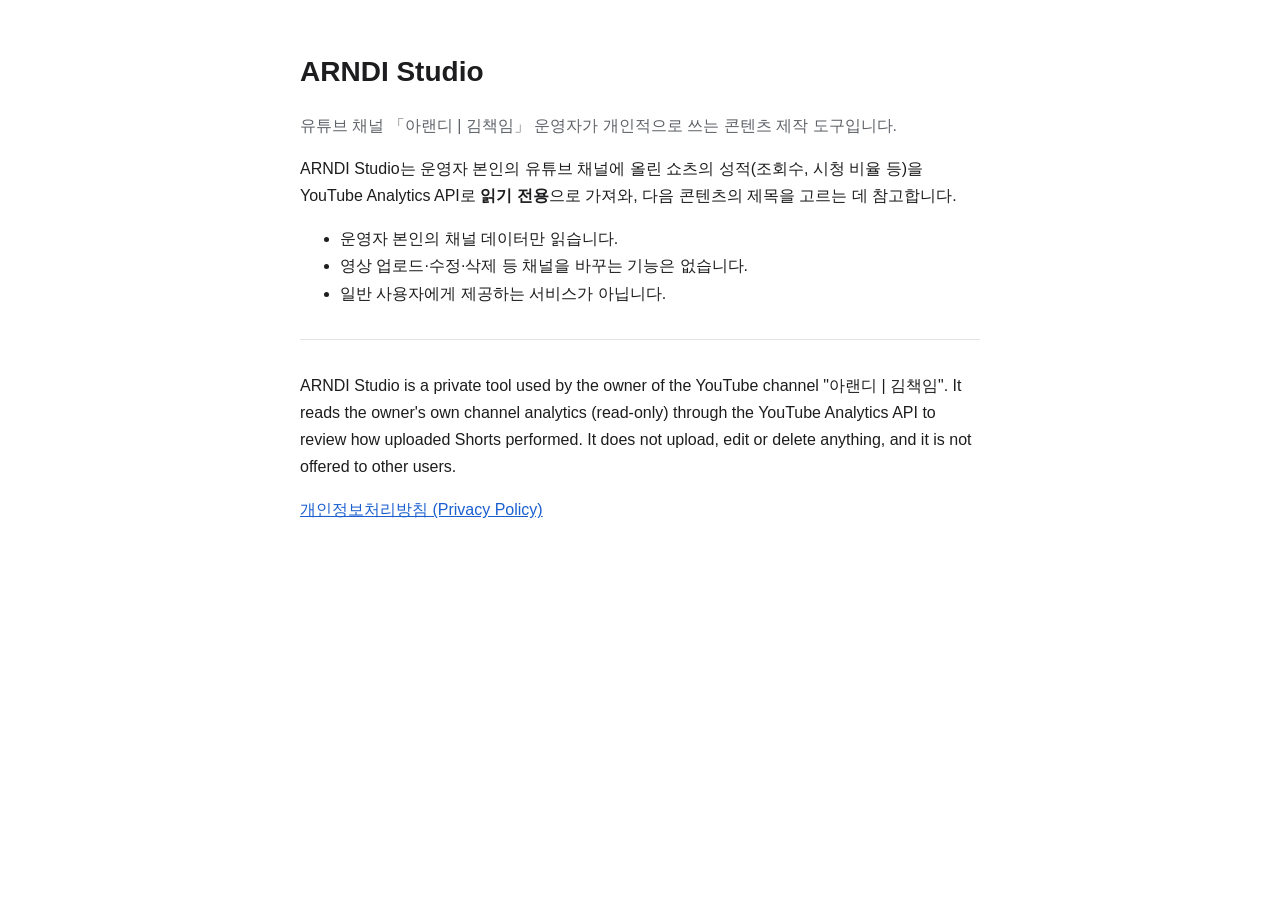
==== index.html @ 3b921f64 "Add files via upload" ====
<!doctype html>
<html lang="ko">
<head>
<meta charset="utf-8">
<meta name="viewport" content="width=device-width, initial-scale=1">
<title>ARNDI Studio</title>
<style>
  :root { --bg: #ffffff; --fg: #1d1d1f; --muted: #5f6368; --line: #e3e3e3; --link: #1a5fd0; }
  @media (prefers-color-scheme: dark) { :root { --bg: #151515; --fg: #ededed; --muted: #a0a0a0; --line: #2c2c2c; --link: #7aa7ff; } }
  body { margin: 0; background: var(--bg); color: var(--fg); font: 16px/1.7 -apple-system, "Segoe UI", "Malgun Gothic", sans-serif; }
  main { max-width: 680px; margin: 0 auto; padding: 48px 16px; }
  h1 { font-size: 28px; margin: 0 0 8px; }
  p, li { color: var(--fg); }
  .muted { color: var(--muted); }
  a { color: var(--link); }
  hr { border: 0; border-top: 1px solid var(--line); margin: 32px 0; }
</style>
</head>
<body>
<main>
  <h1>ARNDI Studio</h1>
  <p class="muted">유튜브 채널 「아랜디 | 김책임」 운영자가 개인적으로 쓰는 콘텐츠 제작 도구입니다.</p>

  <p>ARNDI Studio는 운영자 본인의 유튜브 채널에 올린 쇼츠의 성적(조회수, 시청 비율 등)을
  YouTube Analytics API로 <strong>읽기 전용</strong>으로 가져와, 다음 콘텐츠의 제목을 고르는 데 참고합니다.</p>
  <ul>
    <li>운영자 본인의 채널 데이터만 읽습니다.</li>
    <li>영상 업로드·수정·삭제 등 채널을 바꾸는 기능은 없습니다.</li>
    <li>일반 사용자에게 제공하는 서비스가 아닙니다.</li>
  </ul>

  <hr>
  <p>ARNDI Studio is a private tool used by the owner of the YouTube channel "아랜디 | 김책임".
  It reads the owner's own channel analytics (read-only) through the YouTube Analytics API to review how uploaded Shorts performed.
  It does not upload, edit or delete anything, and it is not offered to other users.</p>

  <p><a href="privacy.html">개인정보처리방침 (Privacy Policy)</a></p>
</main>
</body>
</html>
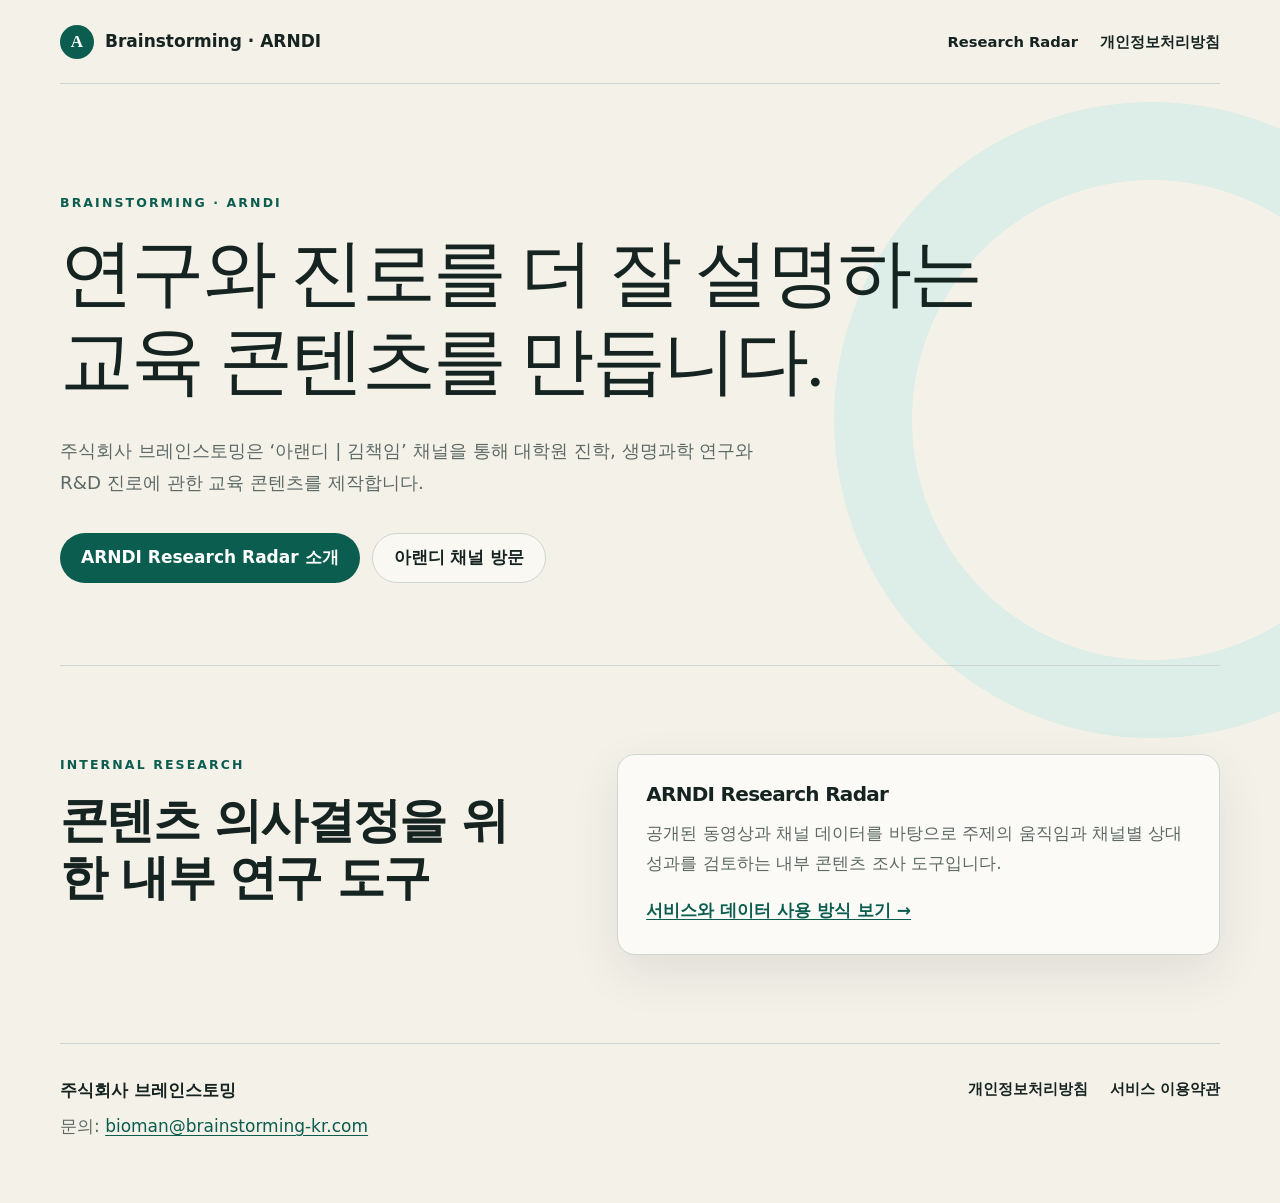
==== commit 82cab7df: "Publish ARNDI Research Radar compliance pages" ====
--- a/index.html
+++ b/index.html
@@ -1,40 +1,32 @@
 <!doctype html>
 <html lang="ko">
 <head>
-<meta charset="utf-8">
-<meta name="viewport" content="width=device-width, initial-scale=1">
-<title>ARNDI Studio</title>
-<style>
-  :root { --bg: #ffffff; --fg: #1d1d1f; --muted: #5f6368; --line: #e3e3e3; --link: #1a5fd0; }
-  @media (prefers-color-scheme: dark) { :root { --bg: #151515; --fg: #ededed; --muted: #a0a0a0; --line: #2c2c2c; --link: #7aa7ff; } }
-  body { margin: 0; background: var(--bg); color: var(--fg); font: 16px/1.7 -apple-system, "Segoe UI", "Malgun Gothic", sans-serif; }
-  main { max-width: 680px; margin: 0 auto; padding: 48px 16px; }
-  h1 { font-size: 28px; margin: 0 0 8px; }
-  p, li { color: var(--fg); }
-  .muted { color: var(--muted); }
-  a { color: var(--link); }
-  hr { border: 0; border-top: 1px solid var(--line); margin: 32px 0; }
-</style>
+  <meta charset="utf-8">
+  <meta name="viewport" content="width=device-width, initial-scale=1">
+  <meta name="description" content="주식회사 브레인스토밍의 ARNDI 콘텐츠 연구 도구 안내">
+  <title>Brainstorming · ARNDI</title>
+  <link rel="stylesheet" href="research-radar/styles.css">
 </head>
 <body>
-<main>
-  <h1>ARNDI Studio</h1>
-  <p class="muted">유튜브 채널 「아랜디 | 김책임」 운영자가 개인적으로 쓰는 콘텐츠 제작 도구입니다.</p>
-
-  <p>ARNDI Studio는 운영자 본인의 유튜브 채널에 올린 쇼츠의 성적(조회수, 시청 비율 등)을
-  YouTube Analytics API로 <strong>읽기 전용</strong>으로 가져와, 다음 콘텐츠의 제목을 고르는 데 참고합니다.</p>
-  <ul>
-    <li>운영자 본인의 채널 데이터만 읽습니다.</li>
-    <li>영상 업로드·수정·삭제 등 채널을 바꾸는 기능은 없습니다.</li>
-    <li>일반 사용자에게 제공하는 서비스가 아닙니다.</li>
-  </ul>
-
-  <hr>
-  <p>ARNDI Studio is a private tool used by the owner of the YouTube channel "아랜디 | 김책임".
-  It reads the owner's own channel analytics (read-only) through the YouTube Analytics API to review how uploaded Shorts performed.
-  It does not upload, edit or delete anything, and it is not offered to other users.</p>
-
-  <p><a href="privacy.html">개인정보처리방침 (Privacy Policy)</a></p>
-</main>
+  <header class="site-header">
+    <a class="brand" href="./" aria-label="Brainstorming ARNDI 홈"><span class="brand-mark">A</span><span>Brainstorming · ARNDI</span></a>
+    <nav aria-label="주요 메뉴"><a href="research-radar/">Research Radar</a><a href="research-radar/privacy.html">개인정보처리방침</a></nav>
+  </header>
+  <main>
+    <section class="hero compact-hero">
+      <p class="eyebrow">BRAINSTORMING · ARNDI</p>
+      <h1>연구와 진로를 더 잘 설명하는<br>교육 콘텐츠를 만듭니다.</h1>
+      <p class="hero-copy">주식회사 브레인스토밍은 ‘아랜디 | 김책임’ 채널을 통해 대학원 진학, 생명과학 연구와 R&amp;D 진로에 관한 교육 콘텐츠를 제작합니다.</p>
+      <div class="hero-actions"><a class="button primary" href="research-radar/">ARNDI Research Radar 소개</a><a class="button secondary" href="https://www.youtube.com/@ARNDI_Kim" target="_blank" rel="noopener">아랜디 채널 방문</a></div>
+    </section>
+    <section class="section grid-two" aria-labelledby="tools-title">
+      <div><p class="eyebrow">INTERNAL RESEARCH</p><h2 id="tools-title">콘텐츠 의사결정을 위한 내부 연구 도구</h2></div>
+      <div class="card"><h3>ARNDI Research Radar</h3><p>공개된 동영상과 채널 데이터를 바탕으로 주제의 움직임과 채널별 상대 성과를 검토하는 내부 콘텐츠 조사 도구입니다.</p><a class="text-link" href="research-radar/">서비스와 데이터 사용 방식 보기 →</a></div>
+    </section>
+  </main>
+  <footer>
+    <div><strong>주식회사 브레인스토밍</strong><p>문의: <a href="mailto:bioman@brainstorming-kr.com">bioman@brainstorming-kr.com</a></p></div>
+    <div class="footer-links"><a href="research-radar/privacy.html">개인정보처리방침</a><a href="research-radar/terms.html">서비스 이용약관</a></div>
+  </footer>
 </body>
 </html>
--- a/research-radar/styles.css
+++ b/research-radar/styles.css
@@ -0,0 +1,58 @@
+:root { --paper:#f4f1e9; --ink:#152321; --muted:#5c6965; --line:#cdd6d0; --panel:#fbfaf6; --green:#0b5d4f; --green-dark:#073f37; --mint:#dceee7; --coral:#ee6f51; --shadow:0 18px 50px rgba(21,35,33,.09); }
+* { box-sizing:border-box; }
+html { scroll-behavior:smooth; }
+body { margin:0; background:var(--paper); color:var(--ink); font-family:Pretendard,"Noto Sans KR","Apple SD Gothic Neo","Malgun Gothic",system-ui,sans-serif; font-size:17px; line-height:1.75; }
+a { color:var(--green); text-underline-offset:3px; }
+a:focus-visible { outline:3px solid var(--coral); outline-offset:4px; }
+.site-header, footer { width:min(1160px,calc(100% - 40px)); margin:0 auto; display:flex; align-items:center; justify-content:space-between; gap:24px; }
+.site-header { min-height:84px; border-bottom:1px solid var(--line); }
+.brand { display:inline-flex; align-items:center; gap:11px; color:var(--ink); font-weight:800; text-decoration:none; }
+.brand-mark { display:grid; place-items:center; width:34px; height:34px; border-radius:50%; background:var(--green); color:white; font-family:Georgia,serif; }
+nav,.footer-links { display:flex; flex-wrap:wrap; gap:22px; }
+nav a,.footer-links a { color:var(--ink); font-size:.92rem; font-weight:700; text-decoration:none; }
+main { overflow:hidden; }
+.hero,.section,.legal-wrap { width:min(1160px,calc(100% - 40px)); margin:0 auto; }
+.hero { padding:108px 0 96px; position:relative; }
+.hero::after { content:""; position:absolute; width:480px; height:480px; right:-250px; top:18px; border:78px solid var(--mint); border-radius:50%; z-index:-1; }
+.compact-hero { padding-bottom:82px; }
+.eyebrow { margin:0 0 16px; color:var(--green); font-weight:900; font-size:.78rem; letter-spacing:.17em; }
+h1,h2,h3 { line-height:1.18; letter-spacing:-.035em; }
+h1 { max-width:960px; margin:0; font-family:Georgia,"Noto Serif KR",serif; font-size:clamp(2.7rem,6vw,4.65rem); font-weight:500; }
+h2 { margin:0 0 20px; font-size:clamp(1.8rem,4vw,3rem); }
+h3 { margin:0 0 12px; font-size:1.25rem; }
+.hero-copy { max-width:720px; margin:30px 0 0; color:var(--muted); font-size:1.14rem; }
+.hero-actions { display:flex; flex-wrap:wrap; gap:12px; margin-top:34px; }
+.hero-source { display:flex; align-items:center; gap:14px; width:fit-content; margin-top:34px; padding:12px 16px; background:rgba(255,255,255,.72); border:1px solid var(--line); border-radius:12px; }
+.hero-source span { color:var(--muted); font-size:.82rem; font-weight:700; }
+.hero-source img { display:block; width:142px; height:auto; }
+.button { display:inline-flex; align-items:center; min-height:50px; padding:0 21px; border-radius:999px; font-weight:800; text-decoration:none; }
+.button.primary { background:var(--green); color:#fff; }
+.button.secondary { border:1px solid var(--line); background:rgba(255,255,255,.45); color:var(--ink); }
+.section { padding:88px 0; border-top:1px solid var(--line); }
+.grid-two { display:grid; grid-template-columns:.86fr 1.14fr; gap:clamp(36px,8vw,110px); align-items:start; }
+.card-grid { display:grid; grid-template-columns:repeat(3,1fr); gap:16px; }
+.card { padding:28px; background:var(--panel); border:1px solid var(--line); border-radius:18px; box-shadow:var(--shadow); }
+.card p { margin:0 0 18px; color:var(--muted); }
+.number { display:inline-block; margin-bottom:30px; color:var(--coral); font-family:Georgia,serif; font-size:2.2rem; }
+.text-link { font-weight:800; }
+.metric-table { width:100%; border-collapse:collapse; background:var(--panel); border-radius:16px; overflow:hidden; box-shadow:var(--shadow); }
+.metric-table th,.metric-table td { padding:18px 20px; border-bottom:1px solid var(--line); text-align:left; vertical-align:top; }
+.metric-table th { width:31%; color:var(--green-dark); }
+.metric-table tr:last-child th,.metric-table tr:last-child td { border-bottom:0; }
+.disclosure { margin-top:18px; padding:18px 20px; border-left:5px solid var(--coral); background:#fff8f4; }
+.youtube-attribution { display:flex; flex-wrap:wrap; align-items:center; justify-content:space-between; gap:22px; padding:26px; background:#fff; border:1px solid var(--line); border-radius:18px; }
+.youtube-attribution img { display:block; width:185px; max-width:100%; height:auto; }
+.youtube-attribution p { max-width:660px; margin:0; color:var(--muted); }
+.legal-wrap { max-width:900px; padding:70px 0 100px; }
+.legal-wrap h1 { font-size:clamp(2.3rem,6vw,4.3rem); }
+.legal-meta { margin:16px 0 48px; color:var(--muted); }
+.legal-wrap h2 { margin-top:48px; padding-top:26px; border-top:1px solid var(--line); font-size:1.45rem; }
+.legal-wrap h3 { margin-top:28px; }
+.legal-wrap ul { padding-left:1.25rem; }
+.legal-wrap li { margin-bottom:8px; }
+.policy-box { margin:24px 0; padding:22px 24px; background:var(--mint); border-radius:14px; }
+.back-link { display:inline-block; margin-bottom:28px; font-weight:800; }
+footer { min-height:160px; padding:32px 0; border-top:1px solid var(--line); align-items:flex-start; }
+footer p { margin:6px 0 0; color:var(--muted); }
+@media (max-width:760px) { body{font-size:16px}.site-header{align-items:flex-start;flex-direction:column;padding:18px 0}nav{gap:14px}.hero{padding:74px 0 66px}.hero-source{align-items:flex-start;flex-direction:column}.grid-two,.card-grid{grid-template-columns:1fr}.section{padding:64px 0}.metric-table th,.metric-table td{display:block;width:100%}.metric-table th{padding-bottom:4px;border-bottom:0}.metric-table td{padding-top:4px}footer{flex-direction:column} }
+@media print { body{background:white;font-size:11pt}.site-header,footer,.back-link{display:none}.legal-wrap{width:100%;max-width:none;padding:0}.legal-wrap h1{font-size:28pt}.legal-wrap h2{break-after:avoid}a{color:#000;text-decoration:none}a[href]::after{content:" (" attr(href) ")";font-size:8pt;overflow-wrap:anywhere} }
